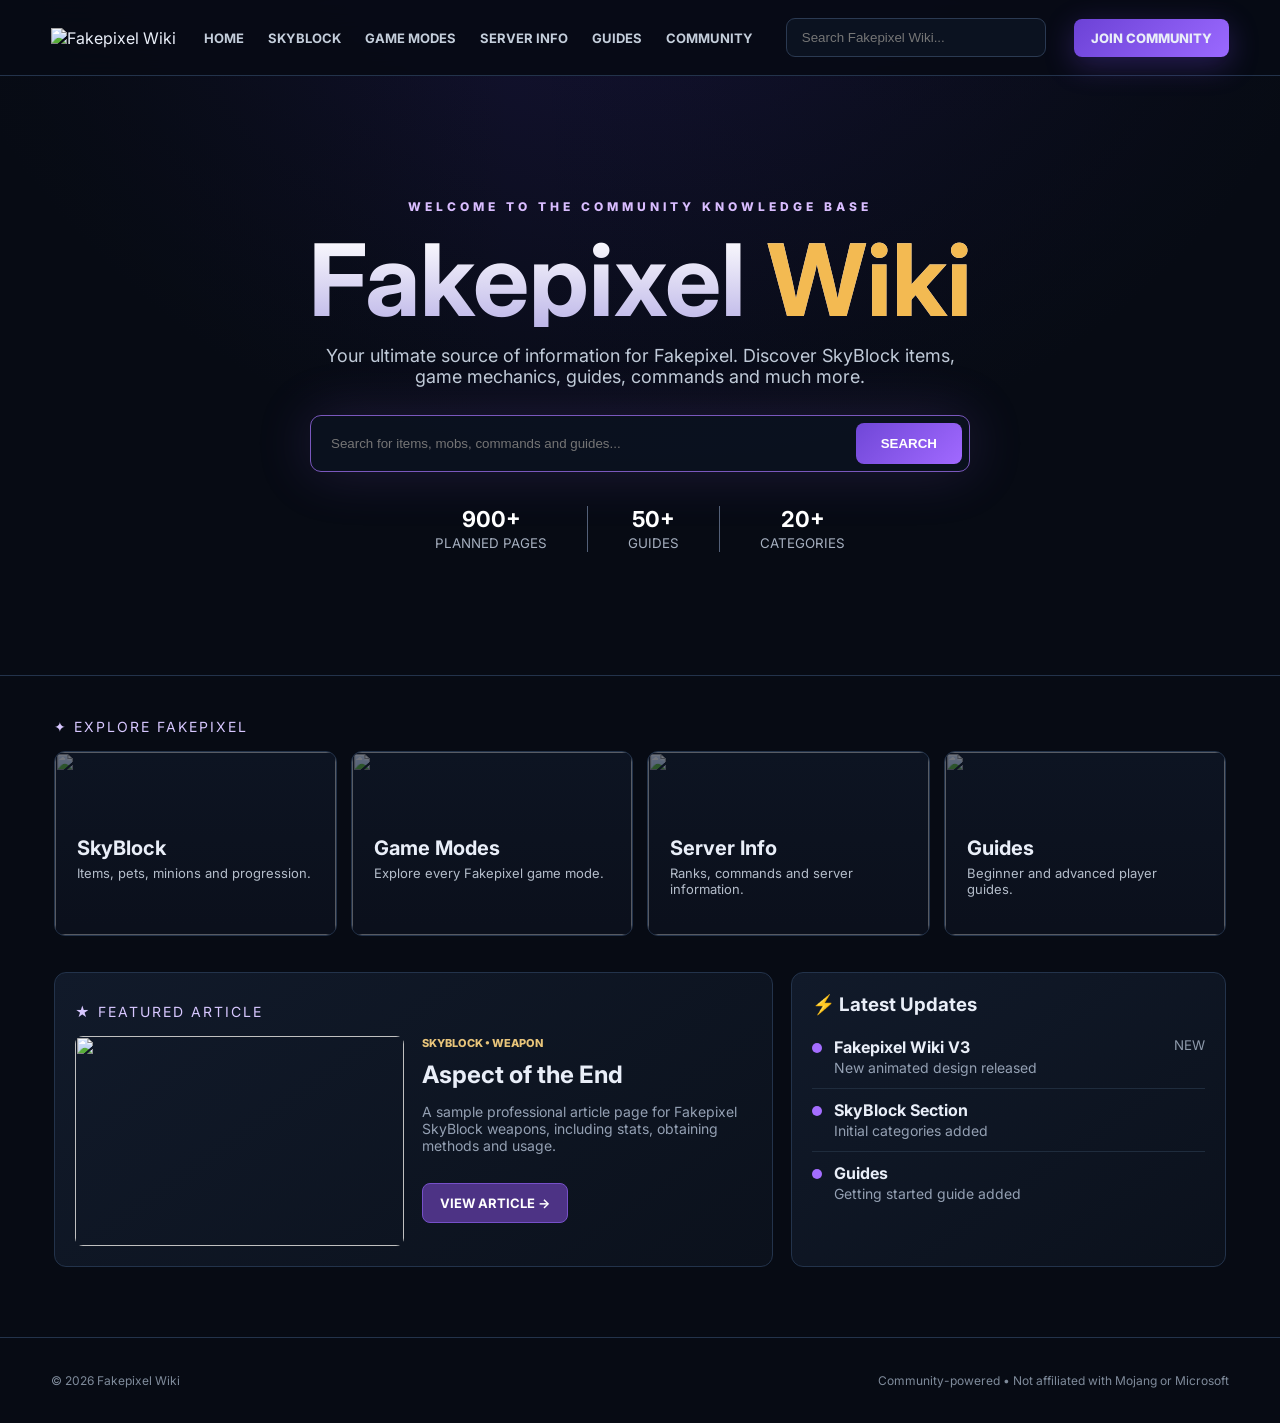
==== index.html @ 5a1724f7 "Add Website Files" ====
<!doctype html><html lang="en"><head><meta charset="utf-8"><meta name="viewport" content="width=device-width,initial-scale=1"><meta name="description" content="Fakepixel Wiki - community-powered information, guides and game knowledge."><title>Fakepixel Wiki | Fakepixel Wiki</title><link rel="stylesheet" href="style.css"></head><body><header class="top"><a href="index.html" class="brand"><img class="logo" src="assets/logo.svg" alt="Fakepixel Wiki"></a>
<div class="links"><a href="index.html">HOME</a><a href="skyblock/index.html">SKYBLOCK</a><a href="#games">GAME MODES</a><a href="#server">SERVER INFO</a><a href="guides/getting-started.html">GUIDES</a><a href="#community">COMMUNITY</a></div>
<input class="search" placeholder="Search Fakepixel Wiki..."><a class="join" href="#join">JOIN COMMUNITY</a></header><section class="hero"><div class="hero-content"><div class="kicker">Welcome to the community knowledge base</div><h1>Fakepixel <span>Wiki</span></h1><p>Your ultimate source of information for Fakepixel. Discover SkyBlock items, game mechanics, guides, commands and much more.</p><div class="hero-search"><input placeholder="Search for items, mobs, commands and guides..."><button>SEARCH</button></div><div class="counter"><div><b>900+</b><small>PLANNED PAGES</small></div><div><b>50+</b><small>GUIDES</small></div><div><b>20+</b><small>CATEGORIES</small></div></div></div></section>
<div class="container"><div class="section-title">✦ Explore Fakepixel</div><div class="categories">
<a class="category" href="skyblock/index.html"><img src="assets/island.svg"><h2>SkyBlock</h2><p>Items, pets, minions and progression.</p></a>
<a class="category" id="games" href="#"><img src="assets/item-sword.svg"><h2>Game Modes</h2><p>Explore every Fakepixel game mode.</p></a>
<a class="category" id="server" href="#"><img src="assets/hero.svg"><h2>Server Info</h2><p>Ranks, commands and server information.</p></a>
<a class="category" href="guides/getting-started.html"><img src="assets/item-pet.svg"><h2>Guides</h2><p>Beginner and advanced player guides.</p></a></div>
<div class="feature-grid"><section class="featured"><div class="section-title">★ Featured Article</div><div class="featured-main"><img src="assets/item-sword.svg"><div><div class="tag">SkyBlock • Weapon</div><h2>Aspect of the End</h2><p class="muted">A sample professional article page for Fakepixel SkyBlock weapons, including stats, obtaining methods and usage.</p><a class="btn" href="skyblock/aspect-of-the-end.html">VIEW ARTICLE →</a></div></div></section>
<aside class="updates"><h3>⚡ Latest Updates</h3><div class="mini"><div class="dot"></div><div><b>Fakepixel Wiki V3</b><br><span class="muted">New animated design released</span></div><small>NEW</small></div><div class="mini"><div class="dot"></div><div><b>SkyBlock Section</b><br><span class="muted">Initial categories added</span></div></div><div class="mini"><div class="dot"></div><div><b>Guides</b><br><span class="muted">Getting started guide added</span></div></div></aside></div></div><footer class="footer"><span>© 2026 Fakepixel Wiki</span><span>Community-powered • Not affiliated with Mojang or Microsoft</span></footer><script src="script.js"></script></body></html>
---- style.css ----
@import url('https://fonts.googleapis.com/css2?family=Inter:wght@400;500;600;700;800;900&display=swap');
:root{--bg:#070b14;--panel:#0d1422;--panel2:#111b2c;--line:#23334b;--text:#e9eef8;--muted:#94a0b3;--purple:#9565ff;--gold:#f3ba52;--blue:#50b9ff}
*{box-sizing:border-box}html{scroll-behavior:smooth}body{margin:0;background:radial-gradient(circle at 50% -20%,#1a1641 0,#070b14 42%);color:var(--text);font-family:Inter,Arial,sans-serif;overflow-x:hidden}
a{color:inherit;text-decoration:none}.top{height:76px;display:flex;align-items:center;padding:0 4vw;gap:28px;border-bottom:1px solid var(--line);background:rgba(7,11,20,.9);backdrop-filter:blur(14px);position:sticky;top:0;z-index:20}.logo{width:205px}.links{display:flex;gap:24px;font-size:13px;font-weight:700;color:#c4cedb}.links a:hover{color:#fff}.search{margin-left:auto;background:#0b1220;border:1px solid #2b3a52;border-radius:9px;padding:11px 15px;width:260px;color:#fff}.join{background:linear-gradient(135deg,#6c42d6,#9b69ff);padding:11px 17px;border-radius:8px;font-size:13px;font-weight:800;box-shadow:0 8px 30px #6c42d655}
.hero{min-height:600px;position:relative;display:flex;align-items:center;justify-content:center;text-align:center;isolation:isolate;border-bottom:1px solid var(--line);overflow:hidden}.hero:before{content:"";position:absolute;inset:0;background:url('assets/hero.svg') center/cover no-repeat;z-index:-2;animation:drift 14s ease-in-out infinite alternate}.hero:after{content:"";position:absolute;inset:0;background:linear-gradient(90deg,#070b14bb,transparent 40%,#070b1499),linear-gradient(0deg,#070b14,transparent 45%);z-index:-1}.hero-content{max-width:850px;padding:70px 24px;animation:rise .8s ease both}.kicker{color:#d9bdff;text-transform:uppercase;letter-spacing:4px;font-size:12px;font-weight:800}.hero h1{font-size:clamp(50px,8vw,100px);line-height:.95;margin:18px 0;background:linear-gradient(#fff,#bdb6e8);-webkit-background-clip:text;color:transparent}.hero h1 span{color:var(--gold);-webkit-text-fill-color:var(--gold)}.hero p{font-size:18px;color:#c0cad8;max-width:680px;margin:0 auto 28px}.hero-search{display:flex;max-width:660px;margin:auto;background:#0b1220e8;border:1px solid #7a58bd;border-radius:11px;padding:7px;box-shadow:0 0 55px #8054cc33}.hero-search input{flex:1;background:transparent;border:0;color:#fff;padding:13px;outline:0}.hero-search button{border:0;border-radius:8px;background:linear-gradient(135deg,#7047d7,#a169ff);color:#fff;padding:0 25px;font-weight:800}.counter{display:flex;justify-content:center;gap:40px;margin-top:34px}.counter div{border-right:1px solid #536078;padding-right:40px}.counter div:last-child{border:0;padding:0}.counter b{display:block;color:#fff;font-size:22px}.counter small{color:#a6b0c0}
.container{max-width:1220px;margin:auto;padding:32px 24px 70px}.section-title{font-size:14px;letter-spacing:2px;text-transform:uppercase;color:#d7c7ff;margin:10px 0 16px}.categories{display:grid;grid-template-columns:repeat(4,1fr);gap:14px}.category{position:relative;min-height:185px;border:1px solid var(--line);border-radius:11px;overflow:hidden;background:var(--panel);padding:22px;transition:.25s}.category:hover{transform:translateY(-5px);border-color:#8964df;box-shadow:0 15px 50px #0008}.category img{position:absolute;inset:0;width:100%;height:100%;object-fit:cover;opacity:.42}.category:after{content:"";position:absolute;inset:0;background:linear-gradient(0deg,#0b101c 5%,transparent 100%)}.category>*{position:relative;z-index:1}.category h2{margin:62px 0 5px;font-size:20px}.category p{margin:0;color:#b4bdca;font-size:13px}.feature-grid{display:grid;grid-template-columns:1.65fr 1fr;gap:18px;margin-top:36px}.featured,.updates,.article-card{background:linear-gradient(145deg,#111a2a,#0b111c);border:1px solid var(--line);border-radius:12px;padding:20px}.featured-main{display:grid;grid-template-columns:1fr 1fr;gap:18px}.featured-main img{width:100%;height:210px;object-fit:cover;border-radius:8px}.tag{font-size:11px;color:#e8c47a;text-transform:uppercase;font-weight:800}.featured h2{margin:10px 0}.muted{color:var(--muted);font-size:14px}.btn{display:inline-block;margin-top:15px;padding:11px 17px;border:1px solid #7650c9;border-radius:8px;color:#fff;background:#4d3385;font-size:13px;font-weight:700}.mini{display:flex;gap:12px;padding:11px 0;border-bottom:1px solid #1f2c3d}.mini:last-child{border:0}.mini .dot{width:10px;height:10px;border-radius:50%;background:#a46dff;margin-top:6px}.mini small{color:#8e9aab;margin-left:auto}.updates h3{margin:0 0 10px}.article-layout{max-width:1180px;margin:auto;padding:35px 24px 80px;display:grid;grid-template-columns:220px 1fr;gap:24px}.toc{position:sticky;top:100px;height:max-content;background:var(--panel);border:1px solid var(--line);border-radius:10px;padding:16px}.toc a{display:block;color:#aeb9c9;padding:8px 0;font-size:13px}.article-card{min-height:600px}.crumb{color:#8e7cc2;font-size:12px;text-transform:uppercase;letter-spacing:1px}.article-card h1{font-size:42px;margin:8px 0;border-bottom:2px solid #7653b6;padding-bottom:12px}.article-card h2{margin-top:36px;border-bottom:1px solid var(--line);padding-bottom:8px}.infobox{float:right;width:270px;margin:0 0 20px 30px;background:#0a101b;border:1px solid #3a2c60;border-radius:10px;overflow:hidden}.infobox img{width:100%;height:160px;object-fit:cover;background:#15102a}.infobox h3{margin:0;padding:13px;text-align:center;background:#271c40}.stat{padding:10px 15px;border-top:1px solid #202a39}.stat span{color:#8f9bac;display:block;font-size:11px}.footer{border-top:1px solid var(--line);padding:35px 4vw;color:#7f8b9b;font-size:12px;display:flex;justify-content:space-between}.fade{animation:rise .6s ease both}@keyframes drift{from{transform:scale(1.03) translateX(-8px)}to{transform:scale(1.1) translateX(8px)}}@keyframes rise{from{opacity:0;transform:translateY(20px)}to{opacity:1;transform:none}}@media(max-width:900px){.links{display:none}.categories{grid-template-columns:repeat(2,1fr)}.feature-grid,.article-layout{grid-template-columns:1fr}.toc{display:none}.top{gap:12px}.search{display:none}.logo{width:165px}.infobox{float:none;width:100%;margin:20px 0}.featured-main{grid-template-columns:1fr}}@media(max-width:540px){.categories{grid-template-columns:1fr}.counter{gap:12px}.counter div{padding-right:12px}.hero h1{font-size:54px}.hero{min-height:530px}.join{padding:9px}.top{padding:0 14px}}
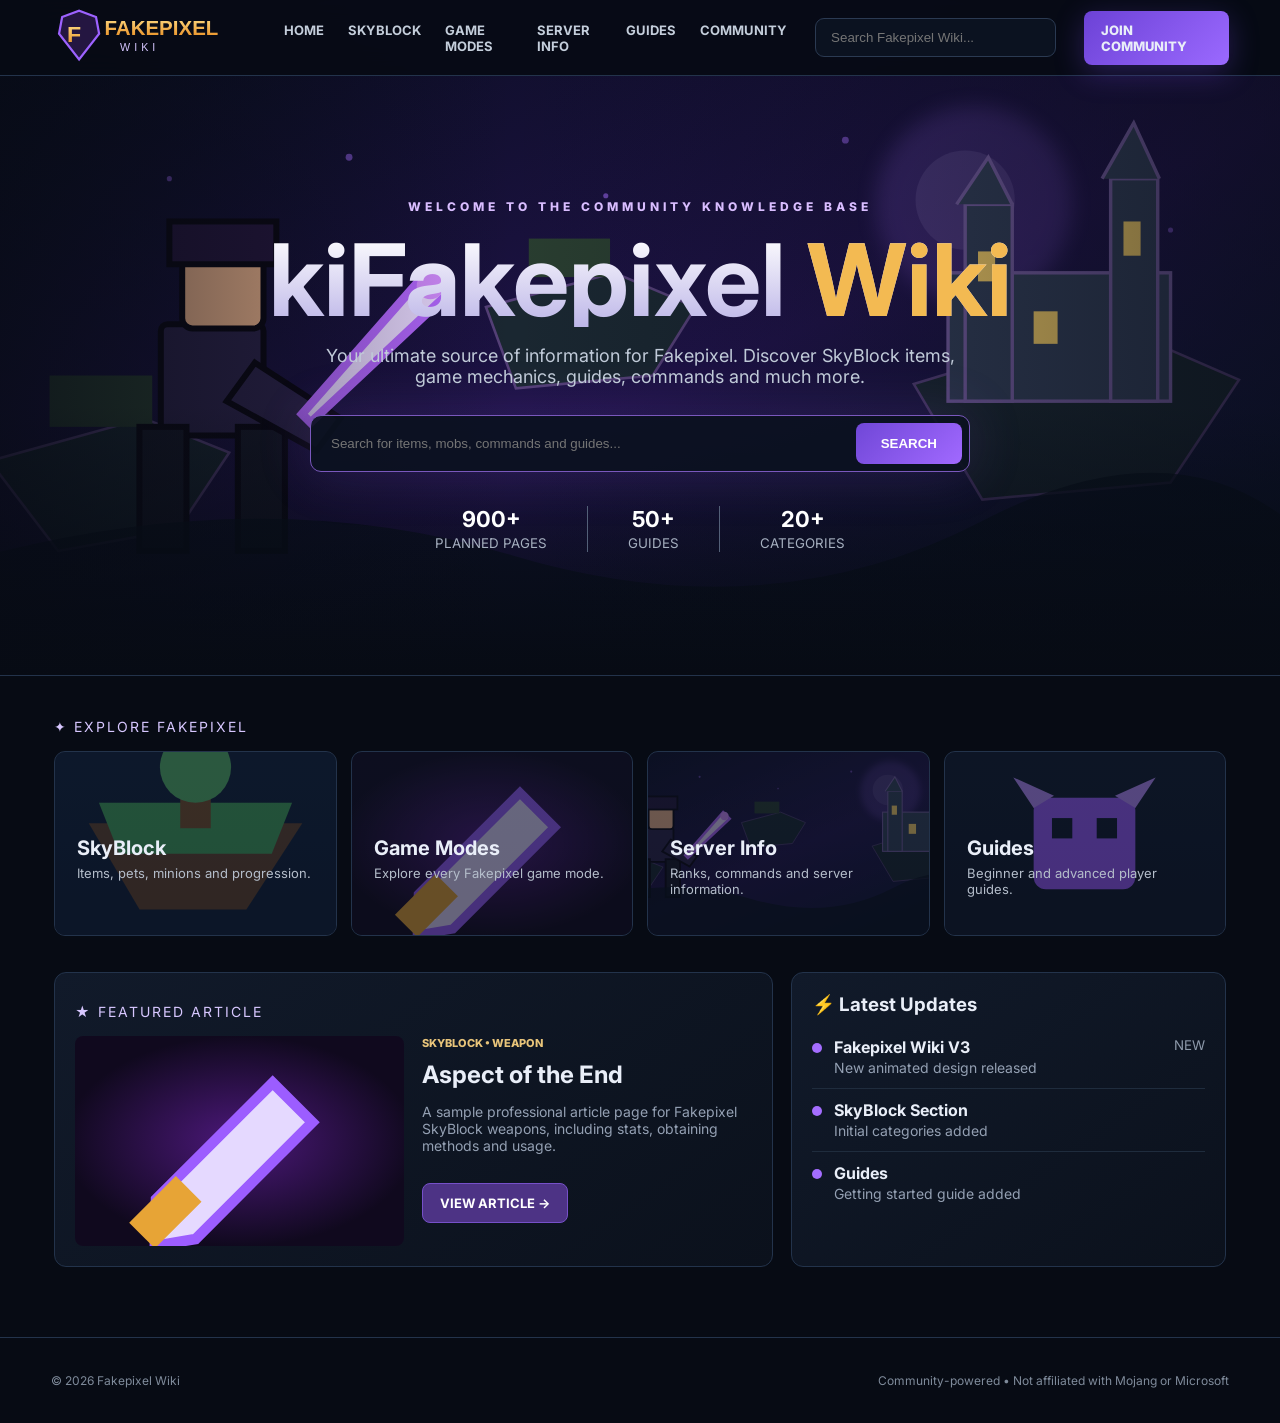
==== commit fee68340: "Update index.html" ====
--- a/index.html
+++ b/index.html
@@ -1,10 +1,10 @@
 <!doctype html><html lang="en"><head><meta charset="utf-8"><meta name="viewport" content="width=device-width,initial-scale=1"><meta name="description" content="Fakepixel Wiki - community-powered information, guides and game knowledge."><title>Fakepixel Wiki | Fakepixel Wiki</title><link rel="stylesheet" href="style.css"></head><body><header class="top"><a href="index.html" class="brand"><img class="logo" src="assets/logo.svg" alt="Fakepixel Wiki"></a>
 <div class="links"><a href="index.html">HOME</a><a href="skyblock/index.html">SKYBLOCK</a><a href="#games">GAME MODES</a><a href="#server">SERVER INFO</a><a href="guides/getting-started.html">GUIDES</a><a href="#community">COMMUNITY</a></div>
-<input class="search" placeholder="Search Fakepixel Wiki..."><a class="join" href="#join">JOIN COMMUNITY</a></header><section class="hero"><div class="hero-content"><div class="kicker">Welcome to the community knowledge base</div><h1>Fakepixel <span>Wiki</span></h1><p>Your ultimate source of information for Fakepixel. Discover SkyBlock items, game mechanics, guides, commands and much more.</p><div class="hero-search"><input placeholder="Search for items, mobs, commands and guides..."><button>SEARCH</button></div><div class="counter"><div><b>900+</b><small>PLANNED PAGES</small></div><div><b>50+</b><small>GUIDES</small></div><div><b>20+</b><small>CATEGORIES</small></div></div></div></section>
+<input class="search" placeholder="Search Fakepixel Wiki..."><a class="join" href="#https://discord.gg/fakepixel">JOIN COMMUNITY</a></header><section class="hero"><div class="hero-content"><div class="kicker">Welcome to the community knowledge base</div><h1>kiFakepixel <span>Wiki</span></h1><p>Your ultimate source of information for Fakepixel. Discover SkyBlock items, game mechanics, guides, commands and much more.</p><div class="hero-search"><input placeholder="Search for items, mobs, commands and guides..."><button>SEARCH</button></div><div class="counter"><div><b>900+</b><small>PLANNED PAGES</small></div><div><b>50+</b><small>GUIDES</small></div><div><b>20+</b><small>CATEGORIES</small></div></div></div></section>
 <div class="container"><div class="section-title">✦ Explore Fakepixel</div><div class="categories">
 <a class="category" href="skyblock/index.html"><img src="assets/island.svg"><h2>SkyBlock</h2><p>Items, pets, minions and progression.</p></a>
 <a class="category" id="games" href="#"><img src="assets/item-sword.svg"><h2>Game Modes</h2><p>Explore every Fakepixel game mode.</p></a>
 <a class="category" id="server" href="#"><img src="assets/hero.svg"><h2>Server Info</h2><p>Ranks, commands and server information.</p></a>
 <a class="category" href="guides/getting-started.html"><img src="assets/item-pet.svg"><h2>Guides</h2><p>Beginner and advanced player guides.</p></a></div>
 <div class="feature-grid"><section class="featured"><div class="section-title">★ Featured Article</div><div class="featured-main"><img src="assets/item-sword.svg"><div><div class="tag">SkyBlock • Weapon</div><h2>Aspect of the End</h2><p class="muted">A sample professional article page for Fakepixel SkyBlock weapons, including stats, obtaining methods and usage.</p><a class="btn" href="skyblock/aspect-of-the-end.html">VIEW ARTICLE →</a></div></div></section>
-<aside class="updates"><h3>⚡ Latest Updates</h3><div class="mini"><div class="dot"></div><div><b>Fakepixel Wiki V3</b><br><span class="muted">New animated design released</span></div><small>NEW</small></div><div class="mini"><div class="dot"></div><div><b>SkyBlock Section</b><br><span class="muted">Initial categories added</span></div></div><div class="mini"><div class="dot"></div><div><b>Guides</b><br><span class="muted">Getting started guide added</span></div></div></aside></div></div><footer class="footer"><span>© 2026 Fakepixel Wiki</span><span>Community-powered • Not affiliated with Mojang or Microsoft</span></footer><script src="script.js"></script></body></html>+<aside class="updates"><h3>⚡ Latest Updates</h3><div class="mini"><div class="dot"></div><div><b>Fakepixel Wiki V3</b><br><span class="muted">New animated design released</span></div><small>NEW</small></div><div class="mini"><div class="dot"></div><div><b>SkyBlock Section</b><br><span class="muted">Initial categories added</span></div></div><div class="mini"><div class="dot"></div><div><b>Guides</b><br><span class="muted">Getting started guide added</span></div></div></aside></div></div><footer class="footer"><span>© 2026 Fakepixel Wiki</span><span>Community-powered • Not affiliated with Mojang or Microsoft</span></footer><script src="script.js"></script></body></html>
